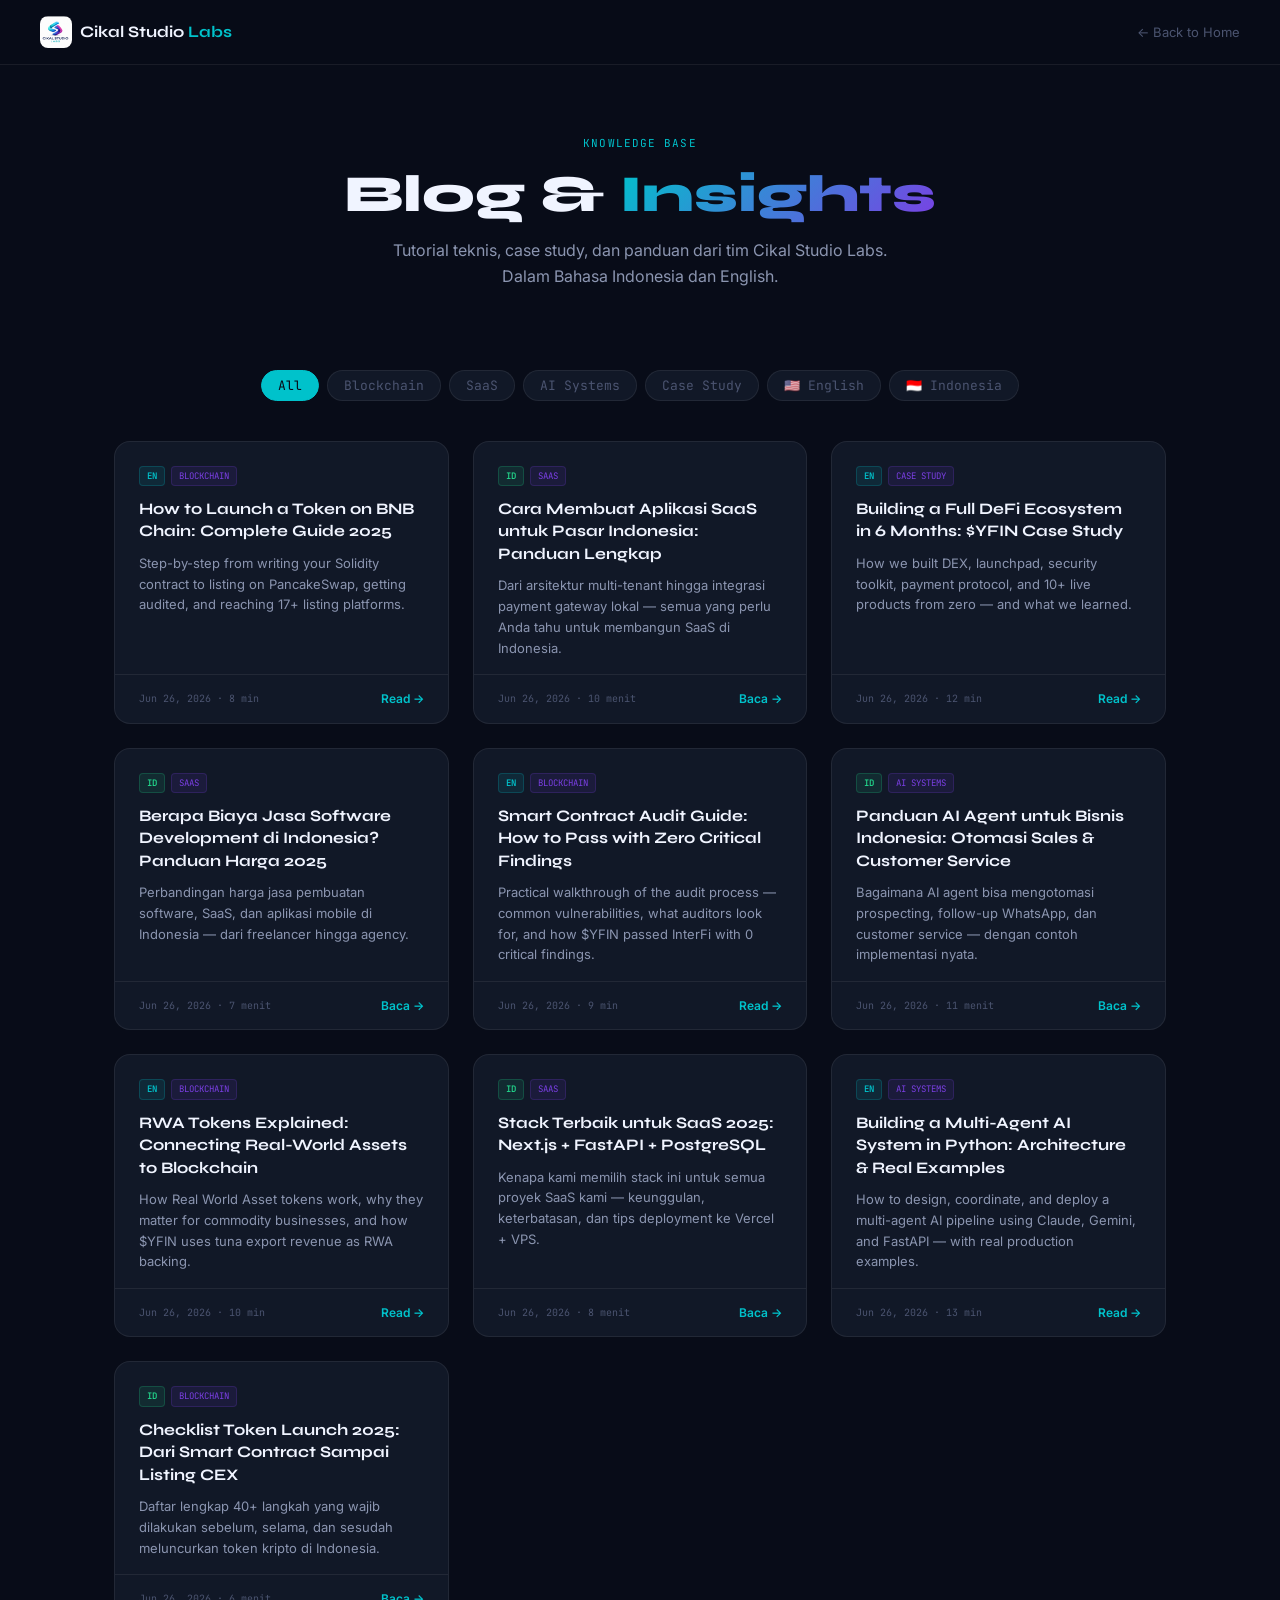
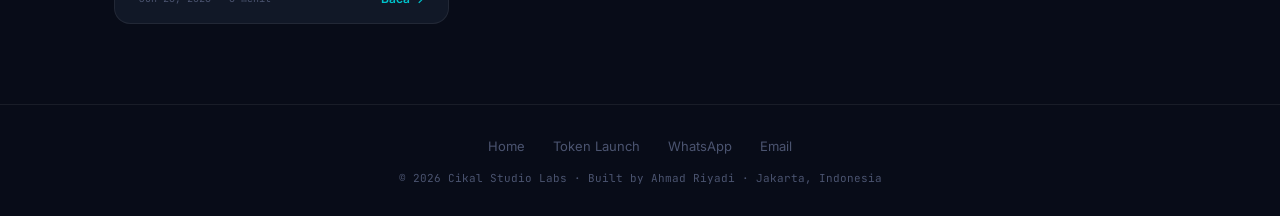
==== blog/index.html @ efad4d8d "feat: bilingual EN/ID + blog 10 articles + SEO schema markup" ====
<!DOCTYPE html>
<html lang="id">
<head>
  <meta charset="UTF-8" />
  <meta name="viewport" content="width=device-width, initial-scale=1.0" />
  <title>Blog — Cikal Studio Labs | Tutorial Software, Blockchain & AI Indonesia</title>
  <meta name="description" content="Artikel teknis, tutorial, dan case study tentang software development, blockchain, token launch, SaaS, dan AI systems dari Cikal Studio Labs Jakarta." />
  <link rel="canonical" href="https://www.cikal.studio/blog/" />
  <meta name="robots" content="index, follow" />
  <meta property="og:title" content="Blog Cikal Studio Labs — Tutorial Software, Blockchain & AI" />
  <meta property="og:description" content="Artikel teknis dan case study dari software agency Jakarta." />
  <meta property="og:url" content="https://www.cikal.studio/blog/" />
  <meta property="og:type" content="website" />
  <script type="application/ld+json">
  {"@context":"https://schema.org","@type":"Blog","name":"Cikal Studio Labs Blog","url":"https://www.cikal.studio/blog/","publisher":{"@type":"Organization","name":"Cikal Studio Labs","url":"https://www.cikal.studio/"},"description":"Tutorial software development, blockchain, AI systems, dan case study dari Jakarta."}
  </script>
  <link rel="preconnect" href="https://fonts.googleapis.com" />
  <link href="https://fonts.googleapis.com/css2?family=Syne:wght@400;600;700;800&family=Inter:wght@400;500;600&family=JetBrains+Mono:wght@400;500;600&display=swap" rel="stylesheet" />
  <style>
    *, *::before, *::after { box-sizing: border-box; margin: 0; padding: 0; }
    :root { --navy-1:#080C18;--navy-2:#0D1220;--navy-3:#111827;--navy-4:#161D2E;--slate:rgba(255,255,255,0.07);--text:#F0F4FF;--text-2:#8B95B0;--text-3:#4B5470;--cyan:#00C2CB;--purple:#7B3FE4;--green:#22D48A;--gold:#C9A84C; }
    body { background:var(--navy-1);color:var(--text);font-family:'Inter',sans-serif;line-height:1.6; }
    a { color: inherit; }
    nav { background:rgba(8,12,24,0.95);backdrop-filter:blur(12px);border-bottom:1px solid var(--slate);padding:0 24px;position:sticky;top:0;z-index:99; }
    .nav-inner { max-width:1200px;margin:0 auto;height:64px;display:flex;align-items:center;gap:32px; }
    .nav-logo { display:flex;align-items:center;gap:8px;text-decoration:none; }
    .nav-logo img { width:32px;height:32px;border-radius:8px; }
    .nav-logo span { font-family:'Syne',sans-serif;font-weight:700;font-size:16px;color:var(--text); }
    .nav-logo em { font-style:normal;color:var(--cyan); }
    .nav-back { margin-left:auto;font-size:13px;color:var(--text-3);text-decoration:none;transition:color 0.2s; }
    .nav-back:hover { color:var(--cyan); }
    .container { max-width:1100px;margin:0 auto;padding:0 24px; }
    .blog-hero { padding:64px 0 48px;text-align:center; }
    .blog-tag { display:inline-block;font-size:11px;font-family:'JetBrains Mono',monospace;color:var(--cyan);letter-spacing:0.1em;text-transform:uppercase;margin-bottom:12px; }
    .blog-hero h1 { font-family:'Syne',sans-serif;font-size:clamp(32px,5vw,52px);font-weight:800;margin-bottom:14px;line-height:1.15; }
    .gradient-text { background:linear-gradient(135deg,var(--cyan),var(--purple));-webkit-background-clip:text;-webkit-text-fill-color:transparent;background-clip:text; }
    .blog-hero p { font-size:16px;color:var(--text-2);max-width:520px;margin:0 auto; }

    /* FILTERS */
    .filters { display:flex;gap:8px;flex-wrap:wrap;margin:32px 0 40px;justify-content:center; }
    .filter-btn { padding:6px 16px;border-radius:20px;border:1px solid var(--slate);background:var(--navy-3);color:var(--text-3);font-size:13px;cursor:pointer;transition:all 0.2s;font-family:'JetBrains Mono',monospace; }
    .filter-btn.active,.filter-btn:hover { background:var(--cyan);color:var(--navy-1);border-color:var(--cyan); }

    /* GRID */
    .articles-grid { display:grid;grid-template-columns:repeat(3,1fr);gap:24px;padding-bottom:80px; }
    .article-card { background:var(--navy-3);border:1px solid var(--slate);border-radius:16px;overflow:hidden;text-decoration:none;display:flex;flex-direction:column;transition:all 0.2s; }
    .article-card:hover { border-color:rgba(0,194,203,0.3);transform:translateY(-3px);box-shadow:0 12px 32px rgba(0,194,203,0.06); }
    .card-top { padding:24px 24px 0; }
    .card-badges { display:flex;gap:6px;margin-bottom:12px;flex-wrap:wrap; }
    .badge-lang { font-size:9px;font-family:'JetBrains Mono',monospace;padding:2px 7px;border-radius:4px;font-weight:600;text-transform:uppercase; }
    .badge-en { background:rgba(0,194,203,0.1);border:1px solid rgba(0,194,203,0.2);color:var(--cyan); }
    .badge-id { background:rgba(34,212,138,0.1);border:1px solid rgba(34,212,138,0.2);color:var(--green); }
    .badge-cat { font-size:9px;font-family:'JetBrains Mono',monospace;padding:2px 7px;border-radius:4px;background:rgba(123,63,228,0.1);border:1px solid rgba(123,63,228,0.2);color:var(--purple);text-transform:uppercase; }
    .article-card h2 { font-family:'Syne',sans-serif;font-size:16px;font-weight:700;line-height:1.4;margin-bottom:10px;color:var(--text); }
    .article-card p { font-size:13px;color:var(--text-2);line-height:1.6;margin-bottom:16px; }
    .card-footer { margin-top:auto;padding:14px 24px;border-top:1px solid var(--slate);display:flex;justify-content:space-between;align-items:center; }
    .card-meta { font-size:10px;color:var(--text-3);font-family:'JetBrains Mono',monospace; }
    .card-read { font-size:12px;color:var(--cyan);font-weight:600; }

    footer { border-top:1px solid var(--slate);padding:28px 0;text-align:center; }
    footer a { color:var(--text-3);font-size:13px;text-decoration:none;margin:0 12px; }
    footer a:hover { color:var(--cyan); }
    footer p { font-size:11px;color:var(--text-3);margin-top:12px;font-family:'JetBrains Mono',monospace; }

    @media (max-width:768px) { .articles-grid { grid-template-columns:1fr; } }
    @media (max-width:480px) { .articles-grid { grid-template-columns:1fr; } }
  </style>
</head>
<body>
<nav>
  <div class="nav-inner">
    <a href="../" class="nav-logo">
      <img src="../images/logo.png" alt="Cikal Studio Labs" />
      <span>Cikal Studio <em>Labs</em></span>
    </a>
    <a href="../" class="nav-back">← Back to Home</a>
  </div>
</nav>

<div class="container">
  <div class="blog-hero">
    <div class="blog-tag">Knowledge Base</div>
    <h1>Blog & <span class="gradient-text">Insights</span></h1>
    <p>Tutorial teknis, case study, dan panduan dari tim Cikal Studio Labs. Dalam Bahasa Indonesia dan English.</p>
  </div>

  <div class="filters">
    <button class="filter-btn active" onclick="filterArticles('all')">All</button>
    <button class="filter-btn" onclick="filterArticles('blockchain')">Blockchain</button>
    <button class="filter-btn" onclick="filterArticles('saas')">SaaS</button>
    <button class="filter-btn" onclick="filterArticles('ai')">AI Systems</button>
    <button class="filter-btn" onclick="filterArticles('casestudy')">Case Study</button>
    <button class="filter-btn" onclick="filterArticles('en')">🇺🇸 English</button>
    <button class="filter-btn" onclick="filterArticles('id')">🇮🇩 Indonesia</button>
  </div>

  <div class="articles-grid" id="articles-grid">

    <a href="en/how-to-launch-token-bnb-chain.html" class="article-card" data-tags="blockchain en">
      <div class="card-top">
        <div class="card-badges"><span class="badge-lang badge-en">EN</span><span class="badge-cat">Blockchain</span></div>
        <h2>How to Launch a Token on BNB Chain: Complete Guide 2025</h2>
        <p>Step-by-step from writing your Solidity contract to listing on PancakeSwap, getting audited, and reaching 17+ listing platforms.</p>
      </div>
      <div class="card-footer"><span class="card-meta">Jun 26, 2026 · 8 min</span><span class="card-read">Read →</span></div>
    </a>

    <a href="id/cara-membuat-saas-indonesia.html" class="article-card" data-tags="saas id">
      <div class="card-top">
        <div class="card-badges"><span class="badge-lang badge-id">ID</span><span class="badge-cat">SaaS</span></div>
        <h2>Cara Membuat Aplikasi SaaS untuk Pasar Indonesia: Panduan Lengkap</h2>
        <p>Dari arsitektur multi-tenant hingga integrasi payment gateway lokal — semua yang perlu Anda tahu untuk membangun SaaS di Indonesia.</p>
      </div>
      <div class="card-footer"><span class="card-meta">Jun 26, 2026 · 10 menit</span><span class="card-read">Baca →</span></div>
    </a>

    <a href="en/yfin-ecosystem-case-study.html" class="article-card" data-tags="casestudy blockchain en">
      <div class="card-top">
        <div class="card-badges"><span class="badge-lang badge-en">EN</span><span class="badge-cat">Case Study</span></div>
        <h2>Building a Full DeFi Ecosystem in 6 Months: $YFIN Case Study</h2>
        <p>How we built DEX, launchpad, security toolkit, payment protocol, and 10+ live products from zero — and what we learned.</p>
      </div>
      <div class="card-footer"><span class="card-meta">Jun 26, 2026 · 12 min</span><span class="card-read">Read →</span></div>
    </a>

    <a href="id/biaya-jasa-software-development-indonesia.html" class="article-card" data-tags="saas id">
      <div class="card-top">
        <div class="card-badges"><span class="badge-lang badge-id">ID</span><span class="badge-cat">SaaS</span></div>
        <h2>Berapa Biaya Jasa Software Development di Indonesia? Panduan Harga 2025</h2>
        <p>Perbandingan harga jasa pembuatan software, SaaS, dan aplikasi mobile di Indonesia — dari freelancer hingga agency.</p>
      </div>
      <div class="card-footer"><span class="card-meta">Jun 26, 2026 · 7 menit</span><span class="card-read">Baca →</span></div>
    </a>

    <a href="en/solidity-smart-contract-audit-guide.html" class="article-card" data-tags="blockchain en">
      <div class="card-top">
        <div class="card-badges"><span class="badge-lang badge-en">EN</span><span class="badge-cat">Blockchain</span></div>
        <h2>Smart Contract Audit Guide: How to Pass with Zero Critical Findings</h2>
        <p>Practical walkthrough of the audit process — common vulnerabilities, what auditors look for, and how $YFIN passed InterFi with 0 critical findings.</p>
      </div>
      <div class="card-footer"><span class="card-meta">Jun 26, 2026 · 9 min</span><span class="card-read">Read →</span></div>
    </a>

    <a href="id/panduan-ai-agent-bisnis-indonesia.html" class="article-card" data-tags="ai id">
      <div class="card-top">
        <div class="card-badges"><span class="badge-lang badge-id">ID</span><span class="badge-cat">AI Systems</span></div>
        <h2>Panduan AI Agent untuk Bisnis Indonesia: Otomasi Sales & Customer Service</h2>
        <p>Bagaimana AI agent bisa mengotomasi prospecting, follow-up WhatsApp, dan customer service — dengan contoh implementasi nyata.</p>
      </div>
      <div class="card-footer"><span class="card-meta">Jun 26, 2026 · 11 menit</span><span class="card-read">Baca →</span></div>
    </a>

    <a href="en/rwa-token-real-world-assets-blockchain.html" class="article-card" data-tags="blockchain en">
      <div class="card-top">
        <div class="card-badges"><span class="badge-lang badge-en">EN</span><span class="badge-cat">Blockchain</span></div>
        <h2>RWA Tokens Explained: Connecting Real-World Assets to Blockchain</h2>
        <p>How Real World Asset tokens work, why they matter for commodity businesses, and how $YFIN uses tuna export revenue as RWA backing.</p>
      </div>
      <div class="card-footer"><span class="card-meta">Jun 26, 2026 · 10 min</span><span class="card-read">Read →</span></div>
    </a>

    <a href="id/nextjs-fastapi-saas-stack-indonesia.html" class="article-card" data-tags="saas ai id">
      <div class="card-top">
        <div class="card-badges"><span class="badge-lang badge-id">ID</span><span class="badge-cat">SaaS</span></div>
        <h2>Stack Terbaik untuk SaaS 2025: Next.js + FastAPI + PostgreSQL</h2>
        <p>Kenapa kami memilih stack ini untuk semua proyek SaaS kami — keunggulan, keterbatasan, dan tips deployment ke Vercel + VPS.</p>
      </div>
      <div class="card-footer"><span class="card-meta">Jun 26, 2026 · 8 menit</span><span class="card-read">Baca →</span></div>
    </a>

    <a href="en/multi-agent-ai-system-python.html" class="article-card" data-tags="ai en">
      <div class="card-top">
        <div class="card-badges"><span class="badge-lang badge-en">EN</span><span class="badge-cat">AI Systems</span></div>
        <h2>Building a Multi-Agent AI System in Python: Architecture & Real Examples</h2>
        <p>How to design, coordinate, and deploy a multi-agent AI pipeline using Claude, Gemini, and FastAPI — with real production examples.</p>
      </div>
      <div class="card-footer"><span class="card-meta">Jun 26, 2026 · 13 min</span><span class="card-read">Read →</span></div>
    </a>

    <a href="id/token-launch-checklist-indonesia.html" class="article-card" data-tags="blockchain id">
      <div class="card-top">
        <div class="card-badges"><span class="badge-lang badge-id">ID</span><span class="badge-cat">Blockchain</span></div>
        <h2>Checklist Token Launch 2025: Dari Smart Contract Sampai Listing CEX</h2>
        <p>Daftar lengkap 40+ langkah yang wajib dilakukan sebelum, selama, dan sesudah meluncurkan token kripto di Indonesia.</p>
      </div>
      <div class="card-footer"><span class="card-meta">Jun 26, 2026 · 6 menit</span><span class="card-read">Baca →</span></div>
    </a>

  </div>
</div>

<footer>
  <a href="../">Home</a>
  <a href="../token-launch.html">Token Launch</a>
  <a href="https://wa.me/628118885567" target="_blank">WhatsApp</a>
  <a href="mailto:admin@cikal.studio">Email</a>
  <p>© 2026 Cikal Studio Labs · Built by Ahmad Riyadi · Jakarta, Indonesia</p>
</footer>

<script>
function filterArticles(tag) {
  document.querySelectorAll('.filter-btn').forEach(b => b.classList.remove('active'));
  event.target.classList.add('active');
  document.querySelectorAll('.article-card').forEach(card => {
    const tags = card.getAttribute('data-tags') || '';
    card.style.display = (tag === 'all' || tags.includes(tag)) ? 'flex' : 'none';
  });
}
</script>
</body>
</html>
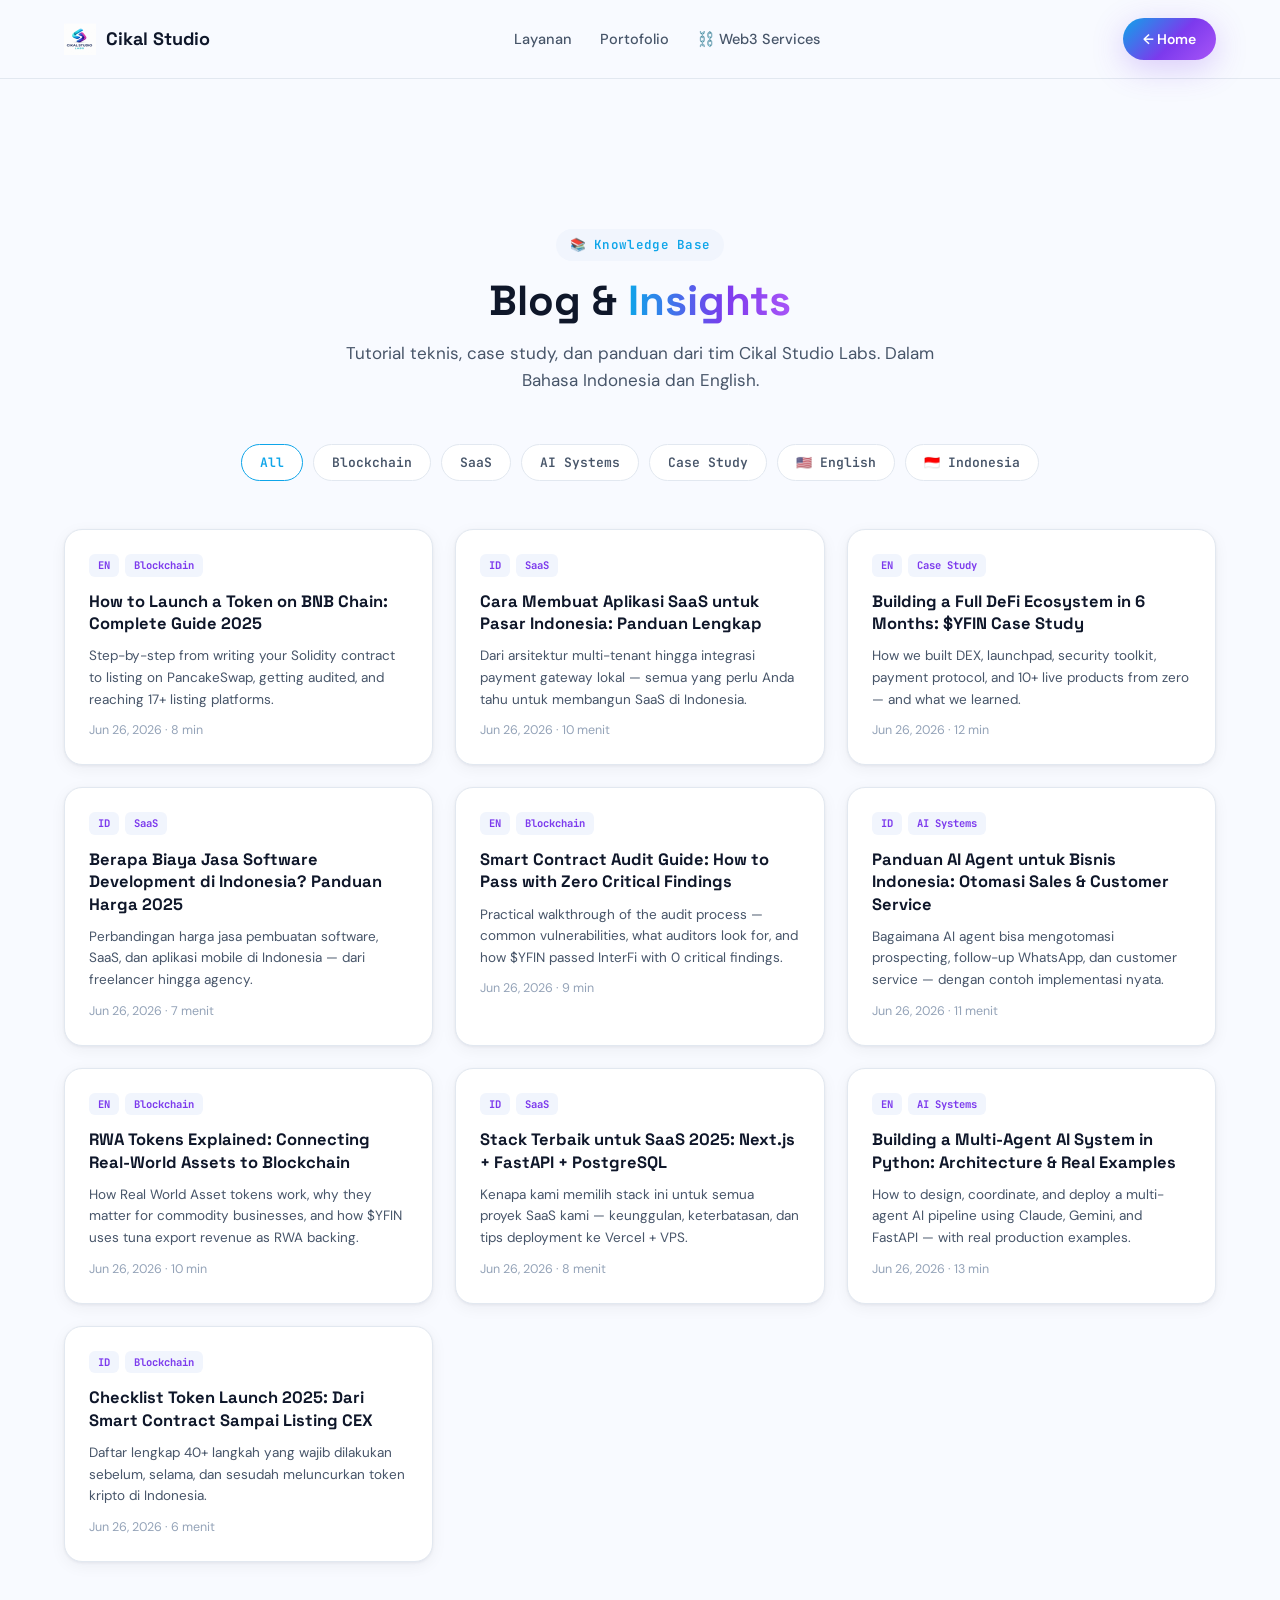
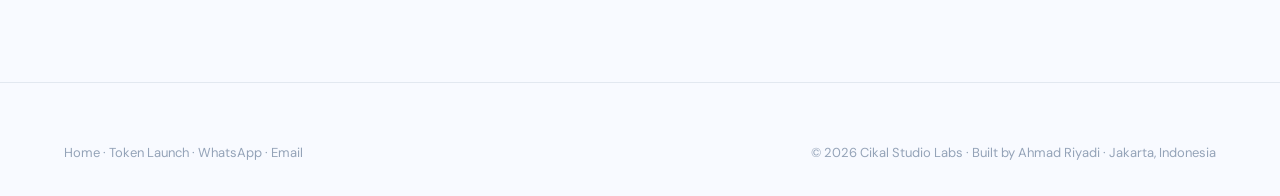
==== commit 22613762: "Redesign site with light cikal.store-matched theme and fullstack/AI/Web3 positioning Replaces the da" ====
--- a/blog/index.html
+++ b/blog/index.html
@@ -3,7 +3,7 @@
 <head>
   <meta charset="UTF-8" />
   <meta name="viewport" content="width=device-width, initial-scale=1.0" />
-  <title>Blog — Cikal Studio Labs | Tutorial Software, Blockchain & AI Indonesia</title>
+  <title>Blog — Cikal Studio Labs | Tutorial Software, Blockchain &amp; AI Indonesia</title>
   <meta name="description" content="Artikel teknis, tutorial, dan case study tentang software development, blockchain, token launch, SaaS, dan AI systems dari Cikal Studio Labs Jakarta." />
   <link rel="canonical" href="https://www.cikal.studio/blog/" />
   <meta name="robots" content="index, follow" />
@@ -14,198 +14,130 @@
   <script type="application/ld+json">
   {"@context":"https://schema.org","@type":"Blog","name":"Cikal Studio Labs Blog","url":"https://www.cikal.studio/blog/","publisher":{"@type":"Organization","name":"Cikal Studio Labs","url":"https://www.cikal.studio/"},"description":"Tutorial software development, blockchain, AI systems, dan case study dari Jakarta."}
   </script>
+  <link rel="icon" href="../images/logo.png">
   <link rel="preconnect" href="https://fonts.googleapis.com" />
-  <link href="https://fonts.googleapis.com/css2?family=Syne:wght@400;600;700;800&family=Inter:wght@400;500;600&family=JetBrains+Mono:wght@400;500;600&display=swap" rel="stylesheet" />
+  <link rel="preconnect" href="https://fonts.gstatic.com" crossorigin>
+  <link href="https://fonts.googleapis.com/css2?family=Space+Grotesk:wght@500;600;700&family=DM+Sans:wght@400;500;600;700&family=JetBrains+Mono:wght@400;500;600&display=swap" rel="stylesheet" />
+  <link rel="stylesheet" href="../assets/styles.css">
   <style>
-    *, *::before, *::after { box-sizing: border-box; margin: 0; padding: 0; }
-    :root { --navy-1:#080C18;--navy-2:#0D1220;--navy-3:#111827;--navy-4:#161D2E;--slate:rgba(255,255,255,0.07);--text:#F0F4FF;--text-2:#8B95B0;--text-3:#4B5470;--cyan:#00C2CB;--purple:#7B3FE4;--green:#22D48A;--gold:#C9A84C; }
-    body { background:var(--navy-1);color:var(--text);font-family:'Inter',sans-serif;line-height:1.6; }
-    a { color: inherit; }
-    nav { background:rgba(8,12,24,0.95);backdrop-filter:blur(12px);border-bottom:1px solid var(--slate);padding:0 24px;position:sticky;top:0;z-index:99; }
-    .nav-inner { max-width:1200px;margin:0 auto;height:64px;display:flex;align-items:center;gap:32px; }
-    .nav-logo { display:flex;align-items:center;gap:8px;text-decoration:none; }
-    .nav-logo img { width:32px;height:32px;border-radius:8px; }
-    .nav-logo span { font-family:'Syne',sans-serif;font-weight:700;font-size:16px;color:var(--text); }
-    .nav-logo em { font-style:normal;color:var(--cyan); }
-    .nav-back { margin-left:auto;font-size:13px;color:var(--text-3);text-decoration:none;transition:color 0.2s; }
-    .nav-back:hover { color:var(--cyan); }
-    .container { max-width:1100px;margin:0 auto;padding:0 24px; }
-    .blog-hero { padding:64px 0 48px;text-align:center; }
-    .blog-tag { display:inline-block;font-size:11px;font-family:'JetBrains Mono',monospace;color:var(--cyan);letter-spacing:0.1em;text-transform:uppercase;margin-bottom:12px; }
-    .blog-hero h1 { font-family:'Syne',sans-serif;font-size:clamp(32px,5vw,52px);font-weight:800;margin-bottom:14px;line-height:1.15; }
-    .gradient-text { background:linear-gradient(135deg,var(--cyan),var(--purple));-webkit-background-clip:text;-webkit-text-fill-color:transparent;background-clip:text; }
-    .blog-hero p { font-size:16px;color:var(--text-2);max-width:520px;margin:0 auto; }
-
-    /* FILTERS */
-    .filters { display:flex;gap:8px;flex-wrap:wrap;margin:32px 0 40px;justify-content:center; }
-    .filter-btn { padding:6px 16px;border-radius:20px;border:1px solid var(--slate);background:var(--navy-3);color:var(--text-3);font-size:13px;cursor:pointer;transition:all 0.2s;font-family:'JetBrains Mono',monospace; }
-    .filter-btn.active,.filter-btn:hover { background:var(--cyan);color:var(--navy-1);border-color:var(--cyan); }
-
-    /* GRID */
-    .articles-grid { display:grid;grid-template-columns:repeat(3,1fr);gap:24px;padding-bottom:80px; }
-    .article-card { background:var(--navy-3);border:1px solid var(--slate);border-radius:16px;overflow:hidden;text-decoration:none;display:flex;flex-direction:column;transition:all 0.2s; }
-    .article-card:hover { border-color:rgba(0,194,203,0.3);transform:translateY(-3px);box-shadow:0 12px 32px rgba(0,194,203,0.06); }
-    .card-top { padding:24px 24px 0; }
-    .card-badges { display:flex;gap:6px;margin-bottom:12px;flex-wrap:wrap; }
-    .badge-lang { font-size:9px;font-family:'JetBrains Mono',monospace;padding:2px 7px;border-radius:4px;font-weight:600;text-transform:uppercase; }
-    .badge-en { background:rgba(0,194,203,0.1);border:1px solid rgba(0,194,203,0.2);color:var(--cyan); }
-    .badge-id { background:rgba(34,212,138,0.1);border:1px solid rgba(34,212,138,0.2);color:var(--green); }
-    .badge-cat { font-size:9px;font-family:'JetBrains Mono',monospace;padding:2px 7px;border-radius:4px;background:rgba(123,63,228,0.1);border:1px solid rgba(123,63,228,0.2);color:var(--purple);text-transform:uppercase; }
-    .article-card h2 { font-family:'Syne',sans-serif;font-size:16px;font-weight:700;line-height:1.4;margin-bottom:10px;color:var(--text); }
-    .article-card p { font-size:13px;color:var(--text-2);line-height:1.6;margin-bottom:16px; }
-    .card-footer { margin-top:auto;padding:14px 24px;border-top:1px solid var(--slate);display:flex;justify-content:space-between;align-items:center; }
-    .card-meta { font-size:10px;color:var(--text-3);font-family:'JetBrains Mono',monospace; }
-    .card-read { font-size:12px;color:var(--cyan);font-weight:600; }
-
-    footer { border-top:1px solid var(--slate);padding:28px 0;text-align:center; }
-    footer a { color:var(--text-3);font-size:13px;text-decoration:none;margin:0 12px; }
-    footer a:hover { color:var(--cyan); }
-    footer p { font-size:11px;color:var(--text-3);margin-top:12px;font-family:'JetBrains Mono',monospace; }
-
-    @media (max-width:768px) { .articles-grid { grid-template-columns:1fr; } }
-    @media (max-width:480px) { .articles-grid { grid-template-columns:1fr; } }
+    #navbar{position:static;background:transparent;padding:18px 0;border-bottom:1px solid var(--border)}
+    .article-card{position:relative}
+    .article-card .meta{display:block;margin-top:10px}
   </style>
 </head>
 <body>
-<nav>
-  <div class="nav-inner">
-    <a href="../" class="nav-logo">
-      <img src="../images/logo.png" alt="Cikal Studio Labs" />
-      <span>Cikal Studio <em>Labs</em></span>
-    </a>
-    <a href="../" class="nav-back">← Back to Home</a>
+
+<nav id="navbar">
+  <div class="container nav-inner">
+    <a href="../index.html" class="nav-logo"><img src="../images/logo.png" alt="Cikal Studio"> Cikal Studio</a>
+    <div class="nav-links">
+      <a href="../index.html#capabilities">Layanan</a>
+      <a href="../index.html#portfolio">Portofolio</a>
+      <a href="../token-launch.html">⛓️ Web3 Services</a>
+    </div>
+    <a href="../index.html" class="nav-cta">← Home</a>
   </div>
 </nav>
 
+<div class="blog-hero">
+  <div class="section-tag" style="margin-left:auto;margin-right:auto">📚 Knowledge Base</div>
+  <h1 class="section-h">Blog &amp; <em>Insights</em></h1>
+  <p class="section-sub" style="margin-left:auto;margin-right:auto">Tutorial teknis, case study, dan panduan dari tim Cikal Studio Labs. Dalam Bahasa Indonesia dan English.</p>
+</div>
+
 <div class="container">
-  <div class="blog-hero">
-    <div class="blog-tag">Knowledge Base</div>
-    <h1>Blog & <span class="gradient-text">Insights</span></h1>
-    <p>Tutorial teknis, case study, dan panduan dari tim Cikal Studio Labs. Dalam Bahasa Indonesia dan English.</p>
+  <div class="filters">
+    <button data-tag="all" class="active" onclick="filterArticles('all')">All</button>
+    <button data-tag="blockchain" onclick="filterArticles('blockchain')">Blockchain</button>
+    <button data-tag="saas" onclick="filterArticles('saas')">SaaS</button>
+    <button data-tag="ai" onclick="filterArticles('ai')">AI Systems</button>
+    <button data-tag="casestudy" onclick="filterArticles('casestudy')">Case Study</button>
+    <button data-tag="en" onclick="filterArticles('en')">🇺🇸 English</button>
+    <button data-tag="id" onclick="filterArticles('id')">🇮🇩 Indonesia</button>
   </div>
 
-  <div class="filters">
-    <button class="filter-btn active" onclick="filterArticles('all')">All</button>
-    <button class="filter-btn" onclick="filterArticles('blockchain')">Blockchain</button>
-    <button class="filter-btn" onclick="filterArticles('saas')">SaaS</button>
-    <button class="filter-btn" onclick="filterArticles('ai')">AI Systems</button>
-    <button class="filter-btn" onclick="filterArticles('casestudy')">Case Study</button>
-    <button class="filter-btn" onclick="filterArticles('en')">🇺🇸 English</button>
-    <button class="filter-btn" onclick="filterArticles('id')">🇮🇩 Indonesia</button>
-  </div>
+  <div class="blog-grid" id="articles-grid" style="padding-bottom:80px">
 
-  <div class="articles-grid" id="articles-grid">
-
-    <a href="en/how-to-launch-token-bnb-chain.html" class="article-card" data-tags="blockchain en">
-      <div class="card-top">
-        <div class="card-badges"><span class="badge-lang badge-en">EN</span><span class="badge-cat">Blockchain</span></div>
-        <h2>How to Launch a Token on BNB Chain: Complete Guide 2025</h2>
-        <p>Step-by-step from writing your Solidity contract to listing on PancakeSwap, getting audited, and reaching 17+ listing platforms.</p>
-      </div>
-      <div class="card-footer"><span class="card-meta">Jun 26, 2026 · 8 min</span><span class="card-read">Read →</span></div>
+    <a href="en/how-to-launch-token-bnb-chain.html" class="article-card blog-card" data-tags="blockchain en">
+      <div class="tags"><span>EN</span><span>Blockchain</span></div>
+      <h3>How to Launch a Token on BNB Chain: Complete Guide 2025</h3>
+      <p style="font-size:13.5px;color:var(--text-2);margin:10px 0 0">Step-by-step from writing your Solidity contract to listing on PancakeSwap, getting audited, and reaching 17+ listing platforms.</p>
+      <span class="meta">Jun 26, 2026 · 8 min</span>
     </a>
 
-    <a href="id/cara-membuat-saas-indonesia.html" class="article-card" data-tags="saas id">
-      <div class="card-top">
-        <div class="card-badges"><span class="badge-lang badge-id">ID</span><span class="badge-cat">SaaS</span></div>
-        <h2>Cara Membuat Aplikasi SaaS untuk Pasar Indonesia: Panduan Lengkap</h2>
-        <p>Dari arsitektur multi-tenant hingga integrasi payment gateway lokal — semua yang perlu Anda tahu untuk membangun SaaS di Indonesia.</p>
-      </div>
-      <div class="card-footer"><span class="card-meta">Jun 26, 2026 · 10 menit</span><span class="card-read">Baca →</span></div>
+    <a href="id/cara-membuat-saas-indonesia.html" class="article-card blog-card" data-tags="saas id">
+      <div class="tags"><span>ID</span><span>SaaS</span></div>
+      <h3>Cara Membuat Aplikasi SaaS untuk Pasar Indonesia: Panduan Lengkap</h3>
+      <p style="font-size:13.5px;color:var(--text-2);margin:10px 0 0">Dari arsitektur multi-tenant hingga integrasi payment gateway lokal — semua yang perlu Anda tahu untuk membangun SaaS di Indonesia.</p>
+      <span class="meta">Jun 26, 2026 · 10 menit</span>
     </a>
 
-    <a href="en/yfin-ecosystem-case-study.html" class="article-card" data-tags="casestudy blockchain en">
-      <div class="card-top">
-        <div class="card-badges"><span class="badge-lang badge-en">EN</span><span class="badge-cat">Case Study</span></div>
-        <h2>Building a Full DeFi Ecosystem in 6 Months: $YFIN Case Study</h2>
-        <p>How we built DEX, launchpad, security toolkit, payment protocol, and 10+ live products from zero — and what we learned.</p>
-      </div>
-      <div class="card-footer"><span class="card-meta">Jun 26, 2026 · 12 min</span><span class="card-read">Read →</span></div>
+    <a href="en/yfin-ecosystem-case-study.html" class="article-card blog-card" data-tags="casestudy blockchain en">
+      <div class="tags"><span>EN</span><span>Case Study</span></div>
+      <h3>Building a Full DeFi Ecosystem in 6 Months: $YFIN Case Study</h3>
+      <p style="font-size:13.5px;color:var(--text-2);margin:10px 0 0">How we built DEX, launchpad, security toolkit, payment protocol, and 10+ live products from zero — and what we learned.</p>
+      <span class="meta">Jun 26, 2026 · 12 min</span>
     </a>
 
-    <a href="id/biaya-jasa-software-development-indonesia.html" class="article-card" data-tags="saas id">
-      <div class="card-top">
-        <div class="card-badges"><span class="badge-lang badge-id">ID</span><span class="badge-cat">SaaS</span></div>
-        <h2>Berapa Biaya Jasa Software Development di Indonesia? Panduan Harga 2025</h2>
-        <p>Perbandingan harga jasa pembuatan software, SaaS, dan aplikasi mobile di Indonesia — dari freelancer hingga agency.</p>
-      </div>
-      <div class="card-footer"><span class="card-meta">Jun 26, 2026 · 7 menit</span><span class="card-read">Baca →</span></div>
+    <a href="id/biaya-jasa-software-development-indonesia.html" class="article-card blog-card" data-tags="saas id">
+      <div class="tags"><span>ID</span><span>SaaS</span></div>
+      <h3>Berapa Biaya Jasa Software Development di Indonesia? Panduan Harga 2025</h3>
+      <p style="font-size:13.5px;color:var(--text-2);margin:10px 0 0">Perbandingan harga jasa pembuatan software, SaaS, dan aplikasi mobile di Indonesia — dari freelancer hingga agency.</p>
+      <span class="meta">Jun 26, 2026 · 7 menit</span>
     </a>
 
-    <a href="en/solidity-smart-contract-audit-guide.html" class="article-card" data-tags="blockchain en">
-      <div class="card-top">
-        <div class="card-badges"><span class="badge-lang badge-en">EN</span><span class="badge-cat">Blockchain</span></div>
-        <h2>Smart Contract Audit Guide: How to Pass with Zero Critical Findings</h2>
-        <p>Practical walkthrough of the audit process — common vulnerabilities, what auditors look for, and how $YFIN passed InterFi with 0 critical findings.</p>
-      </div>
-      <div class="card-footer"><span class="card-meta">Jun 26, 2026 · 9 min</span><span class="card-read">Read →</span></div>
+    <a href="en/solidity-smart-contract-audit-guide.html" class="article-card blog-card" data-tags="blockchain en">
+      <div class="tags"><span>EN</span><span>Blockchain</span></div>
+      <h3>Smart Contract Audit Guide: How to Pass with Zero Critical Findings</h3>
+      <p style="font-size:13.5px;color:var(--text-2);margin:10px 0 0">Practical walkthrough of the audit process — common vulnerabilities, what auditors look for, and how $YFIN passed InterFi with 0 critical findings.</p>
+      <span class="meta">Jun 26, 2026 · 9 min</span>
     </a>
 
-    <a href="id/panduan-ai-agent-bisnis-indonesia.html" class="article-card" data-tags="ai id">
-      <div class="card-top">
-        <div class="card-badges"><span class="badge-lang badge-id">ID</span><span class="badge-cat">AI Systems</span></div>
-        <h2>Panduan AI Agent untuk Bisnis Indonesia: Otomasi Sales & Customer Service</h2>
-        <p>Bagaimana AI agent bisa mengotomasi prospecting, follow-up WhatsApp, dan customer service — dengan contoh implementasi nyata.</p>
-      </div>
-      <div class="card-footer"><span class="card-meta">Jun 26, 2026 · 11 menit</span><span class="card-read">Baca →</span></div>
+    <a href="id/panduan-ai-agent-bisnis-indonesia.html" class="article-card blog-card" data-tags="ai id">
+      <div class="tags"><span>ID</span><span>AI Systems</span></div>
+      <h3>Panduan AI Agent untuk Bisnis Indonesia: Otomasi Sales &amp; Customer Service</h3>
+      <p style="font-size:13.5px;color:var(--text-2);margin:10px 0 0">Bagaimana AI agent bisa mengotomasi prospecting, follow-up WhatsApp, dan customer service — dengan contoh implementasi nyata.</p>
+      <span class="meta">Jun 26, 2026 · 11 menit</span>
     </a>
 
-    <a href="en/rwa-token-real-world-assets-blockchain.html" class="article-card" data-tags="blockchain en">
-      <div class="card-top">
-        <div class="card-badges"><span class="badge-lang badge-en">EN</span><span class="badge-cat">Blockchain</span></div>
-        <h2>RWA Tokens Explained: Connecting Real-World Assets to Blockchain</h2>
-        <p>How Real World Asset tokens work, why they matter for commodity businesses, and how $YFIN uses tuna export revenue as RWA backing.</p>
-      </div>
-      <div class="card-footer"><span class="card-meta">Jun 26, 2026 · 10 min</span><span class="card-read">Read →</span></div>
+    <a href="en/rwa-token-real-world-assets-blockchain.html" class="article-card blog-card" data-tags="blockchain en">
+      <div class="tags"><span>EN</span><span>Blockchain</span></div>
+      <h3>RWA Tokens Explained: Connecting Real-World Assets to Blockchain</h3>
+      <p style="font-size:13.5px;color:var(--text-2);margin:10px 0 0">How Real World Asset tokens work, why they matter for commodity businesses, and how $YFIN uses tuna export revenue as RWA backing.</p>
+      <span class="meta">Jun 26, 2026 · 10 min</span>
     </a>
 
-    <a href="id/nextjs-fastapi-saas-stack-indonesia.html" class="article-card" data-tags="saas ai id">
-      <div class="card-top">
-        <div class="card-badges"><span class="badge-lang badge-id">ID</span><span class="badge-cat">SaaS</span></div>
-        <h2>Stack Terbaik untuk SaaS 2025: Next.js + FastAPI + PostgreSQL</h2>
-        <p>Kenapa kami memilih stack ini untuk semua proyek SaaS kami — keunggulan, keterbatasan, dan tips deployment ke Vercel + VPS.</p>
-      </div>
-      <div class="card-footer"><span class="card-meta">Jun 26, 2026 · 8 menit</span><span class="card-read">Baca →</span></div>
+    <a href="id/nextjs-fastapi-saas-stack-indonesia.html" class="article-card blog-card" data-tags="saas ai id">
+      <div class="tags"><span>ID</span><span>SaaS</span></div>
+      <h3>Stack Terbaik untuk SaaS 2025: Next.js + FastAPI + PostgreSQL</h3>
+      <p style="font-size:13.5px;color:var(--text-2);margin:10px 0 0">Kenapa kami memilih stack ini untuk semua proyek SaaS kami — keunggulan, keterbatasan, dan tips deployment ke Vercel + VPS.</p>
+      <span class="meta">Jun 26, 2026 · 8 menit</span>
     </a>
 
-    <a href="en/multi-agent-ai-system-python.html" class="article-card" data-tags="ai en">
-      <div class="card-top">
-        <div class="card-badges"><span class="badge-lang badge-en">EN</span><span class="badge-cat">AI Systems</span></div>
-        <h2>Building a Multi-Agent AI System in Python: Architecture & Real Examples</h2>
-        <p>How to design, coordinate, and deploy a multi-agent AI pipeline using Claude, Gemini, and FastAPI — with real production examples.</p>
-      </div>
-      <div class="card-footer"><span class="card-meta">Jun 26, 2026 · 13 min</span><span class="card-read">Read →</span></div>
+    <a href="en/multi-agent-ai-system-python.html" class="article-card blog-card" data-tags="ai en">
+      <div class="tags"><span>EN</span><span>AI Systems</span></div>
+      <h3>Building a Multi-Agent AI System in Python: Architecture &amp; Real Examples</h3>
+      <p style="font-size:13.5px;color:var(--text-2);margin:10px 0 0">How to design, coordinate, and deploy a multi-agent AI pipeline using Claude, Gemini, and FastAPI — with real production examples.</p>
+      <span class="meta">Jun 26, 2026 · 13 min</span>
     </a>
 
-    <a href="id/token-launch-checklist-indonesia.html" class="article-card" data-tags="blockchain id">
-      <div class="card-top">
-        <div class="card-badges"><span class="badge-lang badge-id">ID</span><span class="badge-cat">Blockchain</span></div>
-        <h2>Checklist Token Launch 2025: Dari Smart Contract Sampai Listing CEX</h2>
-        <p>Daftar lengkap 40+ langkah yang wajib dilakukan sebelum, selama, dan sesudah meluncurkan token kripto di Indonesia.</p>
-      </div>
-      <div class="card-footer"><span class="card-meta">Jun 26, 2026 · 6 menit</span><span class="card-read">Baca →</span></div>
+    <a href="id/token-launch-checklist-indonesia.html" class="article-card blog-card" data-tags="blockchain id">
+      <div class="tags"><span>ID</span><span>Blockchain</span></div>
+      <h3>Checklist Token Launch 2025: Dari Smart Contract Sampai Listing CEX</h3>
+      <p style="font-size:13.5px;color:var(--text-2);margin:10px 0 0">Daftar lengkap 40+ langkah yang wajib dilakukan sebelum, selama, dan sesudah meluncurkan token kripto di Indonesia.</p>
+      <span class="meta">Jun 26, 2026 · 6 menit</span>
     </a>
 
   </div>
 </div>
 
 <footer>
-  <a href="../">Home</a>
-  <a href="../token-launch.html">Token Launch</a>
-  <a href="https://wa.me/628118885567" target="_blank">WhatsApp</a>
-  <a href="mailto:admin@cikal.studio">Email</a>
-  <p>© 2026 Cikal Studio Labs · Built by Ahmad Riyadi · Jakarta, Indonesia</p>
+  <div class="container footer-bottom" style="border-top:none;padding-top:0">
+    <span><a href="../index.html">Home</a> · <a href="../token-launch.html">Token Launch</a> · <a href="https://wa.me/628118885567" target="_blank">WhatsApp</a> · <a href="mailto:hello@cikal.studio">Email</a></span>
+    <span>© 2026 Cikal Studio Labs · Built by Ahmad Riyadi · Jakarta, Indonesia</span>
+  </div>
 </footer>
 
-<script>
-function filterArticles(tag) {
-  document.querySelectorAll('.filter-btn').forEach(b => b.classList.remove('active'));
-  event.target.classList.add('active');
-  document.querySelectorAll('.article-card').forEach(card => {
-    const tags = card.getAttribute('data-tags') || '';
-    card.style.display = (tag === 'all' || tags.includes(tag)) ? 'flex' : 'none';
-  });
-}
-</script>
+<script src="../assets/script.js"></script>
 </body>
 </html>
--- a/assets/styles.css
+++ b/assets/styles.css
@@ -0,0 +1,334 @@
+/* Cikal Studio Labs — shared design system (light theme, matches cikal.store) */
+
+:root{
+  --bg:#F8FAFF; --surface:#FFFFFF; --card:#FFFFFF; --card-2:#F1F5FD; --border:#E2E8F0;
+  --sky:#0EA5E9; --cyan:#06B6D4; --purple:#7C3AED; --violet:#8B5CF6; --magenta:#A855F7; --cobalt:#3B82F6;
+  --green:#10B981; --amber:#F59E0B;
+  --text-1:#0F172A; --text-2:#475569; --text-3:#94A3B8; --text-4:#CBD5E1;
+  --brand:linear-gradient(135deg,#0EA5E9 0%,#7C3AED 55%,#A855F7 100%);
+  --brand-h:linear-gradient(90deg,#0EA5E9 0%,#7C3AED 60%,#A855F7 100%);
+  --brand-soft:linear-gradient(135deg,#EFF6FF 0%,#F5F3FF 100%);
+  --radius-pill:100px;
+  --shadow-card:0 1px 3px rgba(15,23,42,0.06),0 4px 16px rgba(15,23,42,0.05);
+  --shadow-card-hover:0 8px 30px rgba(15,23,42,0.12),0 2px 8px rgba(15,23,42,0.06);
+  --shadow-brand:0 8px 32px rgba(124,58,237,0.25);
+  --font-display:'Space Grotesk',sans-serif;
+  --font-body:'DM Sans',sans-serif;
+  --font-mono:'JetBrains Mono',monospace;
+}
+
+*{box-sizing:border-box;margin:0;padding:0}
+html{scroll-behavior:smooth}
+body{
+  background:var(--bg); color:var(--text-1); font-family:var(--font-body);
+  font-size:16px; line-height:1.6; -webkit-font-smoothing:antialiased; overflow-x:hidden;
+}
+img{max-width:100%;display:block}
+a{color:inherit;text-decoration:none}
+ul{list-style:none}
+.container{max-width:1200px;margin:0 auto;padding:0 24px}
+
+/* bilingual toggle */
+[data-lang]{display:none}
+body.lang-en [data-lang="en"], body.lang-id [data-lang="id"]{display:unset}
+
+/* NAV */
+#navbar{
+  position:fixed;top:0;left:0;right:0;z-index:999;
+  padding:18px 0;transition:all .3s ease;
+}
+#navbar.scrolled{
+  background:rgba(248,250,255,0.85);backdrop-filter:blur(16px);
+  border-bottom:1px solid var(--border);padding:12px 0;
+  box-shadow:0 1px 3px rgba(15,23,42,0.04);
+}
+.nav-inner{display:flex;align-items:center;justify-content:space-between;gap:24px}
+.nav-logo{display:flex;align-items:center;gap:10px;font-family:var(--font-display);font-weight:700;font-size:18px}
+.nav-logo img{height:32px;width:auto}
+.nav-links{display:flex;align-items:center;gap:28px}
+.nav-links a{font-size:14.5px;font-weight:500;color:var(--text-2);transition:color .2s}
+.nav-links a:hover{color:var(--sky)}
+.nav-lang{display:flex;align-items:center;gap:4px;background:var(--card-2);border-radius:var(--radius-pill);padding:3px}
+.nav-lang button{
+  border:none;background:transparent;font-family:var(--font-mono);font-size:12px;font-weight:600;
+  padding:5px 10px;border-radius:var(--radius-pill);color:var(--text-3);cursor:pointer;transition:all .2s;
+}
+.nav-lang button.active{background:#fff;color:var(--text-1);box-shadow:var(--shadow-card)}
+.nav-cta{
+  background:var(--brand);color:#fff;font-weight:600;font-size:14px;padding:10px 20px;
+  border-radius:var(--radius-pill);box-shadow:var(--shadow-brand);transition:transform .2s,opacity .2s;
+  white-space:nowrap;
+}
+.nav-cta:hover{transform:translateY(-1px);opacity:.92}
+.nav-burger{display:none;flex-direction:column;gap:5px;cursor:pointer;background:none;border:none;padding:4px}
+.nav-burger span{width:22px;height:2px;background:var(--text-1);border-radius:2px}
+.mobile-menu{
+  display:none;position:fixed;top:0;right:0;bottom:0;width:78%;max-width:320px;background:#fff;
+  z-index:1000;box-shadow:-10px 0 40px rgba(15,23,42,0.15);padding:90px 28px 28px;
+  flex-direction:column;gap:22px;transform:translateX(100%);transition:transform .3s ease;
+}
+.mobile-menu.open{transform:translateX(0)}
+.mobile-menu a{font-size:16px;font-weight:600;color:var(--text-1)}
+.mobile-overlay{display:none;position:fixed;inset:0;background:rgba(15,23,42,0.4);z-index:999}
+.mobile-overlay.open{display:block}
+
+/* BUTTONS */
+.btn{
+  display:inline-flex;align-items:center;justify-content:center;gap:8px;
+  font-family:var(--font-body);font-weight:600;font-size:15px;padding:14px 28px;
+  border-radius:var(--radius-pill);transition:transform .2s,opacity .2s,box-shadow .2s;cursor:pointer;border:none;
+}
+.btn-primary{background:var(--brand);color:#fff;box-shadow:var(--shadow-brand)}
+.btn-primary:hover{transform:translateY(-2px);opacity:.93}
+.btn-secondary{background:#fff;color:var(--text-1);border:1.5px solid var(--border);box-shadow:var(--shadow-card)}
+.btn-secondary:hover{border-color:var(--sky);color:var(--sky)}
+.btn-wa{background:#25D366;color:#fff;box-shadow:0 8px 24px rgba(37,211,102,0.3)}
+.btn-wa:hover{transform:translateY(-2px);opacity:.93}
+.btn-sm{padding:10px 20px;font-size:14px}
+
+/* SECTIONS */
+.section{padding:100px 0}
+.section-tag{
+  display:inline-flex;align-items:center;gap:6px;font-family:var(--font-mono);font-size:12.5px;
+  font-weight:600;color:var(--sky);background:var(--card-2);padding:6px 14px;border-radius:var(--radius-pill);
+  margin-bottom:16px;letter-spacing:.3px;
+}
+.section-h{font-family:var(--font-display);font-weight:700;font-size:clamp(28px,4vw,42px);line-height:1.15;margin-bottom:14px}
+.section-h em{font-style:normal;background:var(--brand-h);-webkit-background-clip:text;background-clip:text;-webkit-text-fill-color:transparent;color:var(--purple)}
+.section-sub{font-size:17px;color:var(--text-2);max-width:620px}
+.section-header{margin-bottom:48px}
+.section-header.center{text-align:center;margin-left:auto;margin-right:auto}
+.section-header.center .section-sub{margin-left:auto;margin-right:auto}
+.divider-line{height:1px;background:var(--border);margin:0 0 48px}
+
+/* HERO */
+.hero{padding:160px 0 90px;position:relative;overflow:hidden}
+.hero::before{
+  content:"";position:absolute;top:-200px;right:-200px;width:600px;height:600px;border-radius:50%;
+  background:radial-gradient(circle,rgba(14,165,233,0.12),transparent 70%);z-index:-1;
+}
+.hero-grid{display:grid;grid-template-columns:1.1fr .9fr;gap:60px;align-items:center}
+.hero-eyebrow{
+  display:inline-flex;align-items:center;gap:8px;font-family:var(--font-mono);font-size:13px;font-weight:600;
+  color:var(--purple);background:var(--brand-soft);padding:7px 16px;border-radius:var(--radius-pill);margin-bottom:22px;
+}
+.hero h1{font-family:var(--font-display);font-weight:700;font-size:clamp(34px,5.2vw,58px);line-height:1.08;margin-bottom:20px}
+.hero h1 em{font-style:normal;background:var(--brand-h);-webkit-background-clip:text;background-clip:text;-webkit-text-fill-color:transparent;color:var(--purple)}
+.hero-sub{font-size:18px;color:var(--text-2);max-width:540px;margin-bottom:34px}
+.hero-ctas{display:flex;gap:14px;flex-wrap:wrap;margin-bottom:48px}
+.hero-stats{display:flex;gap:36px;flex-wrap:wrap}
+.hero-stat b{display:block;font-family:var(--font-display);font-size:26px;font-weight:700;color:var(--text-1)}
+.hero-stat span{font-size:13px;color:var(--text-3)}
+.hero-visual{
+  background:#fff;border:1px solid var(--border);border-radius:24px;padding:28px;box-shadow:var(--shadow-card-hover);
+}
+.hero-visual-head{display:flex;align-items:center;gap:8px;margin-bottom:20px;font-family:var(--font-mono);font-size:12px;color:var(--text-3)}
+.hero-visual-head span{width:9px;height:9px;border-radius:50%;background:var(--border)}
+.stack-row{display:flex;align-items:center;justify-content:space-between;padding:13px 0;border-bottom:1px solid var(--border)}
+.stack-row:last-child{border-bottom:none}
+.stack-row .tag{
+  font-family:var(--font-mono);font-size:11.5px;font-weight:600;padding:4px 10px;border-radius:6px;
+}
+.tag-fullstack{background:#E0F2FE;color:#0369A1}
+.tag-ai{background:#F3E8FF;color:#7C3AED}
+.tag-web3{background:#D1FAE5;color:#047857}
+.tag-security{background:#FEF3C7;color:#B45309}
+
+/* CAPABILITY / FEATURE GRIDS */
+.grid-2{display:grid;grid-template-columns:repeat(2,1fr);gap:20px}
+.grid-3{display:grid;grid-template-columns:repeat(3,1fr);gap:20px}
+.grid-4{display:grid;grid-template-columns:repeat(4,1fr);gap:20px}
+.card{
+  background:#fff;border:1px solid var(--border);border-radius:18px;padding:30px;
+  box-shadow:var(--shadow-card);transition:transform .25s,box-shadow .25s;
+}
+.card:hover{transform:translateY(-4px);box-shadow:var(--shadow-card-hover)}
+.card-icon{width:52px;height:52px;border-radius:14px;display:flex;align-items:center;justify-content:center;font-size:24px;margin-bottom:18px}
+.card h3{font-family:var(--font-display);font-weight:700;font-size:18px;margin-bottom:10px}
+.card p{font-size:14.5px;color:var(--text-2);margin-bottom:16px}
+.card-tags{display:flex;gap:6px;flex-wrap:wrap}
+.card-tags span{font-family:var(--font-mono);font-size:11px;font-weight:600;color:var(--text-3);background:var(--card-2);padding:3px 9px;border-radius:6px}
+
+/* STATS BAR */
+.stats-bar{display:grid;grid-template-columns:repeat(4,1fr);gap:20px;margin:36px 0}
+.stat-box{background:#fff;border:1px solid var(--border);border-radius:16px;padding:24px;text-align:center;box-shadow:var(--shadow-card)}
+.stat-box b{display:block;font-family:var(--font-display);font-size:28px;font-weight:700;background:var(--brand-h);-webkit-background-clip:text;background-clip:text;-webkit-text-fill-color:transparent;color:var(--purple)}
+.stat-box span{font-size:13px;color:var(--text-3)}
+
+/* PORTFOLIO */
+.port-card{
+  background:#fff;border:1px solid var(--border);border-radius:18px;padding:26px;box-shadow:var(--shadow-card);
+  transition:transform .25s,box-shadow .25s;display:flex;flex-direction:column;
+}
+.port-card:hover{transform:translateY(-4px);box-shadow:var(--shadow-card-hover)}
+.port-head{display:flex;align-items:center;justify-content:space-between;margin-bottom:12px}
+.port-head h3{font-family:var(--font-display);font-weight:700;font-size:17px}
+.badge{font-family:var(--font-mono);font-size:10.5px;font-weight:700;padding:4px 9px;border-radius:6px;letter-spacing:.3px}
+.badge-live{background:#D1FAE5;color:#047857}
+.badge-new{background:#DBEAFE;color:#1D4ED8}
+.badge-beta{background:#FEF3C7;color:#B45309}
+.port-card p{font-size:14px;color:var(--text-2);margin-bottom:14px;flex:1}
+.port-url{font-family:var(--font-mono);font-size:12.5px;color:var(--sky);font-weight:600}
+
+/* WHY US */
+.why-row{display:flex;gap:18px;padding:22px 0;border-bottom:1px solid var(--border)}
+.why-row:last-child{border-bottom:none}
+.why-num{font-family:var(--font-mono);font-size:13px;font-weight:700;color:var(--sky);flex-shrink:0;width:28px}
+.why-row h4{font-family:var(--font-display);font-weight:700;font-size:16.5px;margin-bottom:6px}
+.why-row p{font-size:14.5px;color:var(--text-2)}
+
+/* PROCESS */
+.proc-grid{display:grid;grid-template-columns:repeat(4,1fr);gap:20px}
+.proc-card{background:#fff;border:1px solid var(--border);border-radius:16px;padding:24px;box-shadow:var(--shadow-card)}
+.proc-step{
+  font-family:var(--font-display);font-weight:700;font-size:13px;color:#fff;background:var(--brand);
+  width:30px;height:30px;border-radius:50%;display:flex;align-items:center;justify-content:center;margin-bottom:14px;
+}
+.proc-card h4{font-family:var(--font-display);font-weight:700;font-size:15.5px;margin-bottom:8px}
+.proc-card p{font-size:13.5px;color:var(--text-2)}
+
+/* BLOG CARDS */
+.blog-grid{display:grid;grid-template-columns:repeat(3,1fr);gap:22px}
+.blog-card{
+  background:#fff;border:1px solid var(--border);border-radius:18px;padding:24px;box-shadow:var(--shadow-card);
+  transition:transform .25s,box-shadow .25s;display:block;
+}
+.blog-card:hover{transform:translateY(-4px);box-shadow:var(--shadow-card-hover)}
+.blog-card .tags{display:flex;gap:6px;margin-bottom:14px;flex-wrap:wrap}
+.blog-card .tags span{font-family:var(--font-mono);font-size:10.5px;font-weight:700;padding:3px 9px;border-radius:6px;background:var(--card-2);color:var(--purple)}
+.blog-card h3{font-family:var(--font-display);font-weight:700;font-size:16.5px;line-height:1.35;margin-bottom:10px}
+.blog-card .meta{font-size:12.5px;color:var(--text-3)}
+
+/* CTA SECTION */
+.cta-section{
+  background:var(--brand);border-radius:28px;padding:64px 48px;text-align:center;margin:0 24px;
+  max-width:1152px;margin-left:auto;margin-right:auto;
+}
+.cta-section .section-tag{background:rgba(255,255,255,0.18);color:#fff}
+.cta-section h2{color:#fff}
+.cta-section p{color:rgba(255,255,255,0.85);max-width:520px;margin:0 auto 32px}
+.cta-section .btn-primary{background:#fff;color:var(--purple);box-shadow:0 8px 24px rgba(0,0,0,0.15)}
+
+/* FOOTER */
+footer{padding:60px 0 32px;border-top:1px solid var(--border);margin-top:40px}
+.footer-grid{display:flex;justify-content:space-between;gap:40px;flex-wrap:wrap;margin-bottom:36px}
+.footer-brand{max-width:280px}
+.footer-brand p{font-size:13.5px;color:var(--text-3);margin-top:10px}
+.footer-cols{display:flex;gap:56px}
+.footer-col h5{font-family:var(--font-mono);font-size:12px;font-weight:700;color:var(--text-3);margin-bottom:14px;letter-spacing:.5px;text-transform:uppercase}
+.footer-col a{display:block;font-size:14px;color:var(--text-2);margin-bottom:10px}
+.footer-col a:hover{color:var(--sky)}
+.footer-bottom{display:flex;justify-content:space-between;flex-wrap:wrap;gap:12px;font-size:13px;color:var(--text-3);padding-top:24px;border-top:1px solid var(--border)}
+
+/* WA FLOAT */
+.wa-float{
+  position:fixed;bottom:24px;right:24px;z-index:900;width:56px;height:56px;border-radius:50%;
+  background:#25D366;display:flex;align-items:center;justify-content:center;font-size:26px;color:#fff;
+  box-shadow:0 8px 24px rgba(37,211,102,0.4);transition:transform .2s;
+}
+.wa-float:hover{transform:scale(1.08)}
+
+/* REVEAL ANIMATION */
+.reveal{opacity:0;transform:translateY(24px);transition:opacity .6s ease,transform .6s ease}
+.reveal.visible{opacity:1;transform:translateY(0)}
+
+/* ===== BLOG ARTICLE PAGE ===== */
+.article-wrap{max-width:720px;margin:0 auto;padding:140px 24px 80px}
+.breadcrumb{font-family:var(--font-mono);font-size:12.5px;color:var(--text-3);margin-bottom:18px}
+.breadcrumb a{color:var(--sky)}
+.art-badges{display:flex;gap:8px;margin-bottom:18px;flex-wrap:wrap}
+.art-badges span,.badge{font-family:var(--font-mono);font-size:11px;font-weight:700;padding:4px 10px;border-radius:6px;background:var(--card-2);color:var(--purple)}
+.badge-en{background:#E0F2FE;color:#0369A1}
+.badge-id{background:#D1FAE5;color:#047857}
+.badge-cat{background:var(--card-2);color:var(--purple)}
+.article-body code{font-family:var(--font-mono);font-size:13px;background:var(--card-2);padding:2px 7px;border-radius:4px;color:var(--purple);border:1px solid var(--border)}
+.related{margin-top:48px;padding-top:32px;border-top:1px solid var(--border)}
+.related h3{font-family:var(--font-display);font-size:18px;font-weight:700;margin-bottom:20px}
+.related-card{background:#fff;border:1px solid var(--border);border-radius:12px;padding:16px;display:block;box-shadow:var(--shadow-card);transition:transform .2s,box-shadow .2s}
+.related-card:hover{transform:translateY(-2px);box-shadow:var(--shadow-card-hover)}
+.related-card .rc-cat{font-family:var(--font-mono);font-size:10px;color:var(--purple);text-transform:uppercase;margin-bottom:6px}
+.related-card h4{font-size:14px;font-weight:600;color:var(--text-1);line-height:1.4}
+.article-header h1{font-family:var(--font-display);font-weight:700;font-size:clamp(28px,4.5vw,40px);line-height:1.2;margin-bottom:18px}
+.art-meta{font-size:13.5px;color:var(--text-3);margin-bottom:36px}
+.art-intro{
+  background:var(--brand-soft);border-left:3px solid var(--sky);border-radius:12px;padding:20px 24px;
+  font-size:15.5px;color:var(--text-2);margin-bottom:40px;
+}
+.article-body{font-size:16.5px;color:var(--text-2);line-height:1.75}
+.article-body h2{font-family:var(--font-display);font-weight:700;font-size:25px;color:var(--text-1);margin:42px 0 16px}
+.article-body h3{font-family:var(--font-display);font-weight:700;font-size:19px;color:var(--text-1);margin:32px 0 12px}
+.article-body p{margin-bottom:18px}
+.article-body ul,.article-body ol{margin:0 0 18px 22px}
+.article-body li{margin-bottom:8px;list-style:disc}
+.article-body ol li{list-style:decimal}
+.article-body strong{color:var(--text-1);font-weight:700}
+.article-body a{color:var(--sky);text-decoration:underline}
+.code-block{
+  background:#0F172A;color:#E2E8F0;border-radius:12px;padding:22px;overflow-x:auto;
+  font-family:var(--font-mono);font-size:13.5px;line-height:1.6;margin:24px 0;
+}
+.callout{background:var(--card-2);border-left:3px solid var(--sky);border-radius:10px;padding:18px 22px;margin:24px 0;font-size:15px}
+.callout-gold{background:#FFFBEB;border-left:3px solid var(--amber)}
+.art-cta{
+  background:var(--brand);border-radius:20px;padding:36px;text-align:center;margin:48px 0 0;color:#fff;
+}
+.art-cta h3{font-family:var(--font-display);font-size:20px;margin-bottom:10px}
+.art-cta p{color:rgba(255,255,255,0.85);margin-bottom:20px;font-size:14.5px}
+.related-grid{display:grid;grid-template-columns:repeat(3,1fr);gap:18px;margin-top:20px}
+
+/* ===== BLOG LISTING FILTERS ===== */
+.blog-hero{text-align:center;padding:150px 0 50px}
+.filters{display:flex;gap:10px;justify-content:center;flex-wrap:wrap;margin-bottom:48px}
+.filters button{
+  font-family:var(--font-mono);font-size:13px;font-weight:600;padding:9px 18px;border-radius:var(--radius-pill);
+  border:1.5px solid var(--border);background:#fff;color:var(--text-2);cursor:pointer;transition:all .2s;
+}
+.filters button.active,.filters button:hover{border-color:var(--sky);color:var(--sky)}
+
+/* ===== PRICING / PACKAGES ===== */
+.pricing-grid{display:grid;grid-template-columns:repeat(3,1fr);gap:22px}
+.price-card{background:#fff;border:1px solid var(--border);border-radius:20px;padding:34px;box-shadow:var(--shadow-card);display:flex;flex-direction:column}
+.price-card.featured{border:2px solid var(--purple);box-shadow:var(--shadow-brand);position:relative}
+.price-card.featured::before{
+  content:"Most Popular";position:absolute;top:-13px;left:50%;transform:translateX(-50%);
+  background:var(--brand);color:#fff;font-family:var(--font-mono);font-size:11px;font-weight:700;
+  padding:5px 14px;border-radius:var(--radius-pill);white-space:nowrap;
+}
+.price-card h3{font-family:var(--font-display);font-weight:700;font-size:19px;margin-bottom:6px}
+.price-card .price{font-family:var(--font-display);font-weight:700;font-size:34px;margin:14px 0}
+.price-card .price span{font-size:14px;color:var(--text-3);font-weight:500}
+.price-card ul{margin:20px 0;flex:1}
+.price-card li{display:flex;gap:9px;font-size:14px;color:var(--text-2);margin-bottom:11px;list-style:none}
+.price-card li::before{content:"✓";color:var(--green);font-weight:700}
+
+/* ===== FAQ ===== */
+.faq-item{border-bottom:1px solid var(--border);padding:22px 0}
+.faq-item summary{font-family:var(--font-display);font-weight:600;font-size:16px;cursor:pointer;list-style:none;display:flex;justify-content:space-between}
+.faq-item summary::-webkit-details-marker{display:none}
+.faq-item summary::after{content:"+";font-size:22px;color:var(--text-3)}
+.faq-item[open] summary::after{content:"−"}
+.faq-item p{font-size:14.5px;color:var(--text-2);margin-top:14px;max-width:640px}
+
+/* RESPONSIVE */
+@media (max-width:900px){
+  .hero-grid{grid-template-columns:1fr}
+  .grid-2,.grid-3,.grid-4,.proc-grid,.pricing-grid{grid-template-columns:repeat(2,1fr)}
+  .blog-grid,.related-grid{grid-template-columns:repeat(2,1fr)}
+  .stats-bar{grid-template-columns:repeat(2,1fr)}
+  .footer-grid{flex-direction:column}
+}
+@media (max-width:768px){
+  .nav-links,.nav-lang{display:none}
+  .nav-burger{display:flex}
+  .mobile-menu,.mobile-overlay{display:flex}
+  .mobile-overlay{display:none}
+  .mobile-overlay.open{display:block}
+}
+@media (max-width:640px){
+  .grid-2,.grid-3,.grid-4,.proc-grid,.pricing-grid,.blog-grid,.related-grid{grid-template-columns:1fr}
+  .stats-bar{grid-template-columns:repeat(2,1fr)}
+  .hero{padding:130px 0 60px}
+  .section{padding:64px 0}
+  .cta-section{padding:44px 24px}
+  .footer-cols{gap:28px;flex-wrap:wrap}
+}
